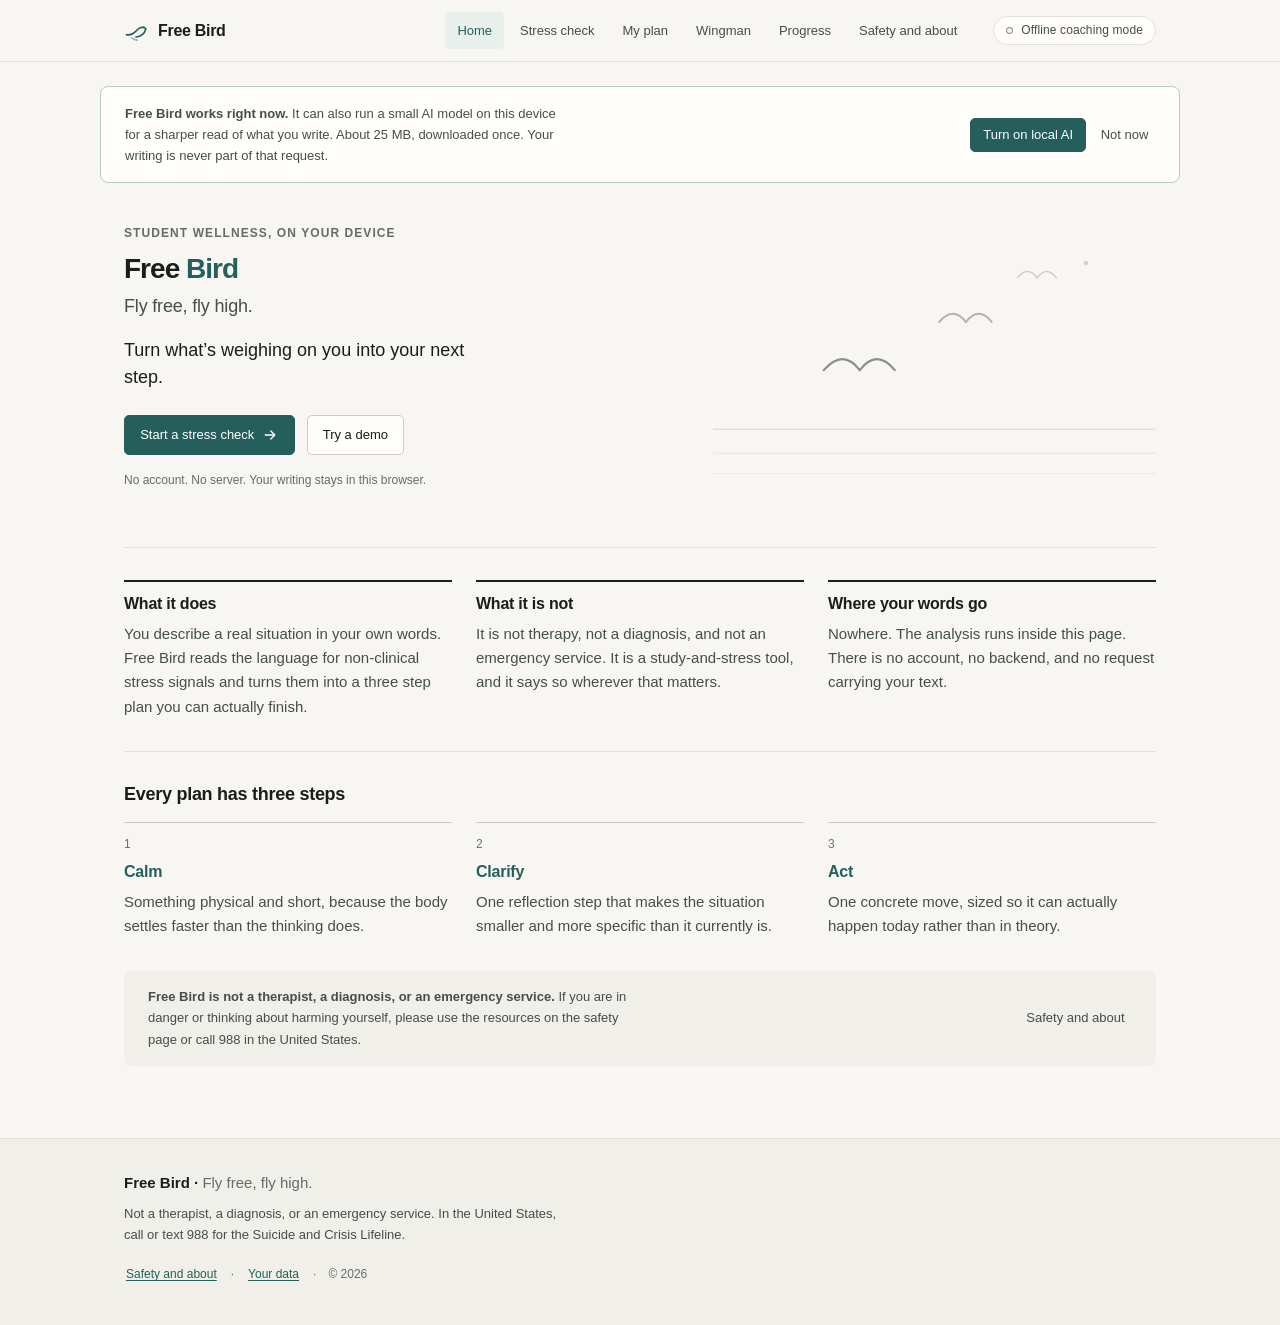
==== index.html @ a353ec22 "Create the Free Bird application GitHub repository" ====
<!DOCTYPE html>
<html lang="en">
<head>
  <meta charset="utf-8">
  <meta name="viewport" content="width=device-width, initial-scale=1">
  <title>Free Bird</title>
  <meta name="description" content="Free Bird turns a real stressful situation into a personalised Calm, Clarify, Act plan using private, on-device AI. Built for students. No account, no backend.">
  <meta name="color-scheme" content="light">
  <meta name="theme-color" content="#f7f6f2">
  <link rel="icon" href="assets/logo.svg" type="image/svg+xml">
  <link rel="stylesheet" href="styles.css">
</head>
<body>
  <a class="skip-link" href="#main">Skip to main content</a>

  <div id="app" class="app">
    <header class="site-header">
      <div class="site-header__inner">
        <a class="brand" href="#/home" aria-label="Free Bird, home">
          <span class="brand__mark" aria-hidden="true">
            <svg viewBox="0 0 32 32" width="26" height="26" fill="none" stroke="currentColor" stroke-width="2" stroke-linecap="round" stroke-linejoin="round" focusable="false">
              <path d="M3 20.5c4.4.9 8.1-.4 11.2-3.9 2.3-2.6 4.4-4.2 6.4-4.8 2.2-.7 4.3-.2 6.3 1.4-1.5 6.1-5.6 9.5-12.2 10.2"/>
              <path d="M9.6 24.3c1.7 2.1 3.9 3.1 6.6 3" opacity=".45"/>
              <circle cx="24.4" cy="11.2" r="1.15" fill="currentColor" stroke="none"/>
            </svg>
          </span>
          <span class="brand__name">Free Bird</span>
        </a>

        <button id="nav-toggle" class="nav-toggle" type="button" aria-expanded="false" aria-controls="nav">
          <span class="nav-toggle__bars" aria-hidden="true"><span></span><span></span><span></span></span>
          <span class="nav-toggle__text">Menu</span>
        </button>

        <nav id="nav" class="nav" aria-label="Main">
          <ul id="nav-list" class="nav__list"></ul>
        </nav>

        <div id="model-status" class="site-header__status"></div>
      </div>
    </header>

    <div id="notice-host" hidden></div>
    <div id="demo-bar" class="demo-bar" hidden></div>

    <main id="main" class="main" tabindex="-1">
      <div id="view" class="view-host">
        <!-- Rendered before JavaScript runs, and replaced by the router.
             This keeps the page readable if scripts are blocked entirely. -->
        <noscript>
          <section class="panel">
            <h1>Free Bird</h1>
            <p>Free Bird needs JavaScript, because all of its analysis runs in your browser rather than on a server. Turning JavaScript on for this page keeps your writing on your device.</p>
            <p><strong>If you need support right now:</strong> call or text 988 in the United States, or call your local emergency number if you are in immediate danger.</p>
          </section>
        </noscript>
      </div>
    </main>

    <footer class="site-footer">
      <div class="site-footer__inner">
        <p class="site-footer__brand">Free Bird <span aria-hidden="true">·</span> <span class="site-footer__tagline">Fly free, fly high.</span></p>
        <p class="site-footer__note">
          Not a therapist, a diagnosis, or an emergency service. In the United States, call or text 988 for the Suicide and Crisis Lifeline.
        </p>
        <p class="site-footer__meta">
          <a href="#/safety">Safety and about</a>
          <span aria-hidden="true">·</span>
          <a href="#/progress">Your data</a>
          <span aria-hidden="true">·</span>
          <span>&copy; <span id="year">2026</span></span>
        </p>
      </div>
    </footer>
  </div>

  <div id="live-region" class="sr-only" aria-live="polite" aria-atomic="true"></div>
  <div id="toast-host" class="toast-host"></div>

  <!-- Plain classic scripts, loaded in dependency order. No bundler, no
       modules, so index.html also opens directly from the filesystem. -->
  <script src="js/storage.js"></script>
  <script src="ai/normalize.js"></script>
  <script src="data/exercises.js"></script>
  <script src="ai/classifier.js"></script>
  <script src="ai/safety.js"></script>
  <script src="ai/model.js"></script>
  <script src="ai/recommendations.js"></script>
  <script src="ai/fallback.js"></script>
  <script src="ai/pipeline.js"></script>
  <script src="data/demo-data.js"></script>
  <script src="js/dom.js"></script>
  <script src="js/state.js"></script>
  <script src="js/components.js"></script>
  <script src="js/wingman-context.js"></script>
  <script src="js/router.js"></script>
  <script src="js/views/home.js"></script>
  <script src="js/views/stress-test.js"></script>
  <script src="js/views/snapshot.js"></script>
  <script src="js/views/plan.js"></script>
  <script src="js/views/wingman.js"></script>
  <script src="js/views/progress.js"></script>
  <script src="js/views/about.js"></script>
  <script src="js/views/safety-support.js"></script>
  <script src="js/demo.js"></script>
  <script src="app.js"></script>
</body>
</html>
---- styles.css ----
/* ==========================================================================
   Free Bird
   A calm, editorial design system. One typeface, restrained colour, thin
   rules, generous space. Cards are used only where hierarchy needs them.
   ========================================================================== */

/* --------------------------------------------------------------- Tokens */

:root {
  /* Colour. A warm off-white page, near-black ink, one deep teal accent,
     one secondary sky blue used only for the "after" state in charts. */
  --bg: #f7f6f2;
  --bg-sunk: #f1efe9;
  --surface: #fffefb;
  --surface-alt: #faf9f5;

  --ink: #191d1c;
  --ink-soft: #454e4b;
  /* Both greys are chosen to clear 4.5:1 against every surface they are
     actually used on, measured rather than eyeballed. */
  --ink-mute: #646c69;
  --ink-faint: #6b7370;

  --line: #e3e0d7;
  --line-strong: #cfcbbf;

  --accent: #245f5c;
  --accent-hover: #1b4a48;
  --accent-soft: #e8f0ee;
  --accent-line: #b7ccc8;

  --sky: #45718f;
  --sky-soft: #e8eef3;

  --warn: #8a5a13;
  --warn-soft: #fbf2e2;
  --danger: #97402c;
  --danger-soft: #f8ece8;
  --ok: #2f6b4f;

  /* Type */
  --font: ui-sans-serif, -apple-system, BlinkMacSystemFont, "Segoe UI", Inter,
          Roboto, "Helvetica Neue", Arial, "Noto Sans", sans-serif;
  --fs-xs: 0.75rem;
  --fs-sm: 0.8125rem;
  --fs-base: 0.9375rem;
  --fs-md: 1rem;
  --fs-lg: 1.125rem;
  --fs-xl: 1.375rem;
  --fs-2xl: 1.75rem;

  /* Space */
  --s1: 0.25rem;
  --s2: 0.5rem;
  --s3: 0.75rem;
  --s4: 1rem;
  --s5: 1.5rem;
  --s6: 2rem;
  --s7: 3rem;
  --s8: 4.5rem;

  /* Shape */
  --r-sm: 3px;
  --r: 5px;
  --r-lg: 8px;
  --r-pill: 999px;

  --shadow-sm: 0 1px 2px rgba(24, 28, 27, 0.05);
  --shadow: 0 6px 24px -12px rgba(24, 28, 27, 0.28);
  --shadow-lg: 0 24px 60px -24px rgba(24, 28, 27, 0.35);

  --container: 1080px;
  --ease: cubic-bezier(0.2, 0.6, 0.25, 1);
}

/* ----------------------------------------------------------- Foundation */

*, *::before, *::after { box-sizing: border-box; }

html {
  -webkit-text-size-adjust: 100%;
  scroll-behavior: smooth;
}

body {
  margin: 0;
  background: var(--bg);
  color: var(--ink);
  font-family: var(--font);
  font-size: var(--fs-base);
  line-height: 1.62;
  -webkit-font-smoothing: antialiased;
  text-rendering: optimizeLegibility;
}

body.has-dialog { overflow: hidden; }

h1, h2, h3, h4 {
  margin: 0;
  font-weight: 600;
  line-height: 1.22;
  letter-spacing: -0.015em;
  color: var(--ink);
}

/* Page titles inside a view are h1. The hero sets its own size; everywhere
   else an h1 should read at the same weight the section headings do. */
.view h1 { font-size: var(--fs-2xl); }
h2 { font-size: var(--fs-2xl); }
.empty h2 { font-size: var(--fs-lg); }
h3 { font-size: var(--fs-lg); }
h4 { font-size: var(--fs-md); }

p { margin: 0 0 var(--s3); }
p:last-child { margin-bottom: 0; }

a { color: var(--accent); text-decoration-thickness: 1px; text-underline-offset: 2px; }
a:hover { color: var(--accent-hover); }

ul, ol { margin: 0; padding: 0; }

img, svg { max-width: 100%; }

strong { font-weight: 600; }

::selection { background: var(--accent-soft); }

/* Focus: one visible treatment everywhere, never removed. */
:focus-visible {
  outline: 2px solid var(--accent);
  outline-offset: 2px;
  border-radius: var(--r-sm);
}
:focus:not(:focus-visible) { outline: none; }

.sr-only {
  position: absolute;
  width: 1px; height: 1px;
  padding: 0; margin: -1px;
  overflow: hidden;
  clip: rect(0 0 0 0);
  white-space: nowrap;
  border: 0;
}

.skip-link {
  position: absolute;
  left: var(--s4);
  top: -4rem;
  z-index: 100;
  padding: var(--s2) var(--s4);
  background: var(--ink);
  color: #fff;
  border-radius: var(--r);
  font-weight: 500;
  text-decoration: none;
  transition: top 0.15s var(--ease);
}
.skip-link:focus { top: var(--s3); color: #fff; }

.app {
  display: flex;
  flex-direction: column;
  min-height: 100vh;
}

/* --------------------------------------------------------------- Header */

.site-header {
  position: sticky;
  top: 0;
  z-index: 30;
  background: rgba(247, 246, 242, 0.94);
  backdrop-filter: saturate(150%) blur(6px);
  border-bottom: 1px solid var(--line);
}

.site-header__inner {
  max-width: var(--container);
  margin: 0 auto;
  padding: var(--s3) var(--s5);
  display: flex;
  align-items: center;
  gap: var(--s5);
}

.brand {
  display: inline-flex;
  align-items: center;
  gap: var(--s2);
  color: var(--ink);
  text-decoration: none;
  font-weight: 600;
  letter-spacing: -0.02em;
}
.brand:hover { color: var(--accent); }
.brand__mark { display: inline-flex; color: var(--accent); }
.brand__name { font-size: var(--fs-md); }

.nav { margin-left: auto; }

.nav__list {
  display: flex;
  align-items: center;
  gap: var(--s1);
  list-style: none;
}

.nav__link {
  display: block;
  padding: var(--s2) var(--s3);
  color: var(--ink-soft);
  font-size: var(--fs-sm);
  font-weight: 500;
  text-decoration: none;
  border-radius: var(--r);
  white-space: nowrap;
}
.nav__link:hover { color: var(--ink); background: var(--bg-sunk); }
.nav__link.is-active {
  color: var(--accent);
  background: var(--accent-soft);
}

.site-header__status { display: flex; }

.nav-toggle {
  display: none;
  align-items: center;
  gap: var(--s2);
  margin-left: auto;
  padding: var(--s2) var(--s3);
  background: none;
  border: 1px solid var(--line-strong);
  border-radius: var(--r);
  color: var(--ink);
  font: inherit;
  font-size: var(--fs-sm);
  cursor: pointer;
}
.nav-toggle__bars { display: inline-flex; flex-direction: column; gap: 3px; }
.nav-toggle__bars span {
  display: block;
  width: 15px; height: 1.5px;
  background: currentColor;
  border-radius: 2px;
}

/* ---------------------------------------------------------- Model chip */

.model-chip {
  display: inline-flex;
  align-items: center;
  gap: var(--s2);
  padding: var(--s1) var(--s3);
  background: var(--surface);
  border: 1px solid var(--line);
  border-radius: var(--r-pill);
  color: var(--ink-soft);
  font: inherit;
  font-size: var(--fs-xs);
  letter-spacing: 0.01em;
  cursor: pointer;
  white-space: nowrap;
}
.model-chip:hover { border-color: var(--line-strong); color: var(--ink); }

.model-chip__dot {
  width: 7px; height: 7px;
  border-radius: 50%;
  background: var(--ink-faint);
  flex: none;
}
.model-chip--ok .model-chip__dot { background: var(--ok); }
.model-chip--busy .model-chip__dot {
  background: var(--sky);
  animation: pulse 1.4s ease-in-out infinite;
}
.model-chip--muted .model-chip__dot {
  background: transparent;
  border: 1.5px solid var(--ink-faint);
}

@keyframes pulse {
  0%, 100% { opacity: 1; }
  50% { opacity: 0.35; }
}

/* ----------------------------------------------------------- Main areas */

.main {
  flex: 1;
  outline: none;
}

.view-host {
  max-width: var(--container);
  margin: 0 auto;
  padding: var(--s6) var(--s5) var(--s8);
}

.view { display: block; }

/* ------------------------------------------------------------- Buttons */

.btn {
  display: inline-flex;
  align-items: center;
  justify-content: center;
  gap: var(--s2);
  padding: 0.5rem 0.95rem;
  min-height: 2.5rem;
  border: 1px solid transparent;
  border-radius: var(--r);
  font: inherit;
  font-size: var(--fs-sm);
  font-weight: 500;
  line-height: 1.2;
  text-decoration: none;
  cursor: pointer;
  transition: background-color 0.14s var(--ease), border-color 0.14s var(--ease), color 0.14s var(--ease);
}
.btn:disabled { opacity: 0.5; cursor: not-allowed; }
.btn .icon { flex: none; }

.btn--primary {
  background: var(--accent);
  border-color: var(--accent);
  color: #fff;
}
.btn--primary:hover:not(:disabled) { background: var(--accent-hover); border-color: var(--accent-hover); color: #fff; }

.btn--secondary {
  background: var(--surface);
  border-color: var(--line-strong);
  color: var(--ink);
}
.btn--secondary:hover:not(:disabled) { border-color: var(--ink-mute); color: var(--ink); background: var(--surface); }

.btn--text {
  background: none;
  border-color: transparent;
  color: var(--ink-soft);
  padding-inline: 0.4rem;
}
.btn--text:hover:not(:disabled) { color: var(--accent); }

.btn--danger {
  background: var(--surface);
  border-color: var(--danger);
  color: var(--danger);
}
.btn--danger:hover:not(:disabled) { background: var(--danger); color: #fff; }

.btn--small { min-height: 2.125rem; padding: 0.35rem 0.75rem; font-size: var(--fs-sm); }
.btn--tiny { min-height: 1.75rem; padding: 0.15rem 0.4rem; font-size: var(--fs-xs); }
.btn--text.btn--small { padding-inline: 0.35rem; }

.btn.is-busy { opacity: 0.8; }

.icon-btn {
  display: inline-flex;
  align-items: center;
  justify-content: center;
  width: 2rem; height: 2rem;
  background: none;
  border: 1px solid transparent;
  border-radius: var(--r);
  color: var(--ink-mute);
  cursor: pointer;
}
.icon-btn:hover { background: var(--bg-sunk); color: var(--ink); }

.row {
  display: flex;
  flex-wrap: wrap;
  align-items: center;
  gap: var(--s3);
  margin-top: var(--s4);
}
.row--tight { gap: var(--s2); margin-top: 0; }
.row--start { justify-content: flex-start; margin-top: 0; margin-bottom: var(--s4); }

/* ------------------------------------------------------ Type utilities */

.eyebrow {
  margin: 0 0 var(--s2);
  font-size: var(--fs-xs);
  font-weight: 600;
  letter-spacing: 0.08em;
  text-transform: uppercase;
  color: var(--ink-mute);
}

.lede {
  font-size: var(--fs-md);
  color: var(--ink-soft);
  max-width: 62ch;
}

.meta {
  font-size: var(--fs-xs);
  color: var(--ink-mute);
  line-height: 1.55;
}

.section-head { margin-bottom: var(--s5); max-width: 68ch; }
.section-head h2 { margin-bottom: var(--s2); }

.quoted {
  margin: 0 0 var(--s4);
  padding-left: var(--s4);
  border-left: 2px solid var(--accent-line);
  color: var(--ink-soft);
  font-style: normal;
}
.quoted--full { max-width: 68ch; }
.quoted p { margin: 0; }

/* -------------------------------------------------------------- Panels */

.panel {
  background: var(--surface);
  border: 1px solid var(--line);
  border-radius: var(--r-lg);
  padding: var(--s5);
  margin-bottom: var(--s5);
}
.panel__title {
  margin-bottom: var(--s3);
  font-size: var(--fs-md);
  letter-spacing: -0.005em;
}
.panel__lede { color: var(--ink-soft); }
.panel__note { margin-top: var(--s3); font-size: var(--fs-xs); color: var(--ink-mute); }
.panel--quiet { background: var(--surface-alt); }
.panel--error { border-color: var(--danger); }

.empty {
  padding: var(--s7) var(--s5);
  text-align: center;
  background: var(--surface);
  border: 1px dashed var(--line-strong);
  border-radius: var(--r-lg);
}
.empty h3 { margin-bottom: var(--s2); }
.empty p { max-width: 46ch; margin-inline: auto; color: var(--ink-soft); }
.empty .btn { margin-top: var(--s4); }

.notice {
  padding: var(--s3);
  background: var(--warn-soft);
  border: 1px solid #ecd9ae;
  border-radius: var(--r);
  color: var(--warn);
  font-size: var(--fs-sm);
}

.plain-list { list-style: none; }
.plain-list li {
  position: relative;
  padding-left: var(--s4);
  margin-bottom: var(--s2);
  color: var(--ink-soft);
}
.plain-list li::before {
  content: "";
  position: absolute;
  left: 0; top: 0.66em;
  width: 5px; height: 1px;
  background: var(--line-strong);
}

.kv {
  display: grid;
  grid-template-columns: minmax(7rem, auto) 1fr;
  gap: var(--s2) var(--s4);
  margin: var(--s4) 0 0;
  font-size: var(--fs-sm);
}
.kv dt { color: var(--ink-mute); }
.kv dd { margin: 0; color: var(--ink); }

/* --------------------------------------------------------- Disclosures */

.disclosure {
  margin-top: var(--s4);
  border-top: 1px solid var(--line);
  padding-top: var(--s3);
}
.disclosure summary {
  cursor: pointer;
  font-size: var(--fs-sm);
  font-weight: 500;
  color: var(--ink-soft);
  list-style: none;
  display: flex;
  align-items: center;
  gap: var(--s2);
  padding: var(--s1) 0;
}
.disclosure summary::-webkit-details-marker { display: none; }
.disclosure summary::before {
  content: "";
  width: 0; height: 0;
  border-left: 5px solid currentColor;
  border-top: 4px solid transparent;
  border-bottom: 4px solid transparent;
  transition: transform 0.15s var(--ease);
}
.disclosure[open] summary::before { transform: rotate(90deg); }
.disclosure summary:hover { color: var(--accent); }
.disclosure > *:not(summary) { margin-top: var(--s3); }
.disclosure--wide { margin-top: var(--s5); }

/* --------------------------------------------------------------- Table */

.table {
  width: 100%;
  border-collapse: collapse;
  font-size: var(--fs-sm);
}
.table th, .table td {
  padding: var(--s2) var(--s3);
  text-align: left;
  border-bottom: 1px solid var(--line);
  vertical-align: top;
}
.table thead th {
  font-size: var(--fs-xs);
  text-transform: uppercase;
  letter-spacing: 0.06em;
  color: var(--ink-mute);
  font-weight: 600;
}
.table tbody th { font-weight: 500; }
.table .num { text-align: right; font-variant-numeric: tabular-nums; }
.table tbody tr:last-child th,
.table tbody tr:last-child td { border-bottom: none; }

/* ============================================================== HOME === */

.hero {
  display: grid;
  grid-template-columns: minmax(0, 1.1fr) minmax(0, 0.9fr);
  gap: var(--s7);
  align-items: center;
  padding-bottom: var(--s7);
  margin-bottom: var(--s6);
  border-bottom: 1px solid var(--line);
}

.hero__eyebrow {
  margin: 0 0 var(--s3);
  font-size: var(--fs-xs);
  font-weight: 600;
  letter-spacing: 0.09em;
  text-transform: uppercase;
  color: var(--ink-mute);
}

.hero__title {
  margin: 0;
  font-size: clamp(2.5rem, 7vw, 3.75rem);
  font-weight: 600;
  letter-spacing: -0.035em;
  line-height: 1.02;
}
.hero__word:last-child { color: var(--accent); }

.hero__tagline {
  margin: var(--s2) 0 var(--s4);
  font-size: var(--fs-lg);
  color: var(--ink-soft);
  letter-spacing: -0.01em;
}

.hero__lede {
  max-width: 34ch;
  margin-bottom: var(--s5);
  font-size: var(--fs-lg);
  line-height: 1.5;
  color: var(--ink);
}

.hero__actions { display: flex; flex-wrap: wrap; gap: var(--s3); }
.hero__note { margin-top: var(--s4); font-size: var(--fs-xs); color: var(--ink-mute); }

.hero__art { color: var(--accent); opacity: 0.5; }
.hero__art img { width: 100%; height: auto; }

.intro-grid {
  display: grid;
  grid-template-columns: repeat(3, minmax(0, 1fr));
  gap: var(--s5);
  padding-bottom: var(--s6);
  margin-bottom: var(--s6);
  border-bottom: 1px solid var(--line);
}
.intro-item { padding-top: var(--s3); border-top: 2px solid var(--ink); }
.intro-item__title { margin-bottom: var(--s2); font-size: var(--fs-md); }
.intro-item p { color: var(--ink-soft); margin: 0; }

.home-current {
  display: grid;
  grid-template-columns: minmax(0, 1.6fr) minmax(0, 1fr);
  gap: var(--s5);
  margin-bottom: var(--s6);
}
.home-current__main {
  background: var(--surface);
  border: 1px solid var(--line);
  border-radius: var(--r-lg);
  padding: var(--s5);
}
.home-current__title { margin-bottom: var(--s3); font-size: var(--fs-xl); }

.home-current__facts {
  display: flex;
  flex-wrap: wrap;
  gap: var(--s5);
  margin: 0 0 var(--s2);
  padding-top: var(--s4);
  border-top: 1px solid var(--line);
}
.fact { margin: 0; }
.fact__label {
  font-size: var(--fs-xs);
  text-transform: uppercase;
  letter-spacing: 0.06em;
  color: var(--ink-mute);
}
.fact__value { margin: var(--s1) 0 0; font-weight: 600; font-size: var(--fs-md); }

.quick {
  align-self: start;
  padding: var(--s5);
  background: var(--accent-soft);
  border: 1px solid var(--accent-line);
  border-radius: var(--r-lg);
}
.quick h3 { margin-bottom: var(--s2); font-size: var(--fs-md); }
.quick p { color: var(--ink-soft); }
.quick .btn { margin-top: var(--s3); }

.loop { margin-bottom: var(--s6); }
.loop__title { margin-bottom: var(--s4); font-size: var(--fs-lg); }
.loop__list {
  display: grid;
  grid-template-columns: repeat(3, minmax(0, 1fr));
  gap: var(--s5);
  list-style: none;
  counter-reset: loop;
}
.loop__item { padding-top: var(--s3); border-top: 1px solid var(--line-strong); }
.loop__num {
  display: block;
  font-size: var(--fs-xs);
  font-variant-numeric: tabular-nums;
  color: var(--ink-faint);
  letter-spacing: 0.08em;
}
.loop__name { margin: var(--s2) 0 var(--s2); font-size: var(--fs-md); color: var(--accent); }
.loop__item p { color: var(--ink-soft); margin: 0; }

.assure {
  display: flex;
  flex-wrap: wrap;
  align-items: center;
  justify-content: space-between;
  gap: var(--s4);
  padding: var(--s4) var(--s5);
  background: var(--bg-sunk);
  border-radius: var(--r-lg);
}
.assure__text { margin: 0; max-width: 68ch; font-size: var(--fs-sm); color: var(--ink-soft); }

/* ====================================================== STRESS CHECK === */

.stress-form { max-width: 46rem; }

.field { margin-bottom: var(--s5); border: none; padding: 0; }
.field__label {
  display: block;
  margin-bottom: var(--s1);
  font-weight: 600;
  font-size: var(--fs-md);
  color: var(--ink);
}
.field__label--lead { font-size: var(--fs-xl); letter-spacing: -0.015em; }
.field__help { margin: 0 0 var(--s3); font-size: var(--fs-sm); color: var(--ink-mute); max-width: 60ch; }
.field__foot {
  display: flex;
  flex-wrap: wrap;
  align-items: baseline;
  justify-content: space-between;
  gap: var(--s2);
  margin-top: var(--s2);
}

.textarea {
  display: block;
  width: 100%;
  padding: var(--s3) var(--s4);
  background: var(--surface);
  border: 1px solid var(--line-strong);
  border-radius: var(--r);
  color: var(--ink);
  font: inherit;
  font-size: var(--fs-md);
  line-height: 1.6;
  resize: vertical;
}
.textarea::placeholder { color: var(--ink-faint); }
.textarea:focus-visible { border-color: var(--accent); outline-offset: 0; }
.textarea.is-invalid { border-color: var(--danger); }
.textarea--small { font-size: var(--fs-base); }

.counter { font-size: var(--fs-xs); color: var(--ink-faint); font-variant-numeric: tabular-nums; }
.counter.is-warn { color: var(--warn); }

.field-error {
  margin: 0;
  font-size: var(--fs-sm);
  color: var(--danger);
  font-weight: 500;
}
.field-error:empty { display: none; }

.optional-block {
  padding: var(--s5);
  margin-bottom: var(--s5);
  background: var(--surface-alt);
  border: 1px solid var(--line);
  border-radius: var(--r-lg);
}
.optional-block__title {
  margin: 0;
  font-weight: 600;
  font-size: var(--fs-sm);
  text-transform: uppercase;
  letter-spacing: 0.07em;
  color: var(--ink-mute);
}
.optional-block__note { margin: var(--s1) 0 var(--s5); font-size: var(--fs-sm); color: var(--ink-mute); }
.optional-block .field:last-child { margin-bottom: 0; }

.field--chips legend { padding: 0; }
.chips { display: flex; flex-wrap: wrap; gap: var(--s2); margin-top: var(--s2); }
.chips--scale { gap: var(--s2); }

.chip { position: relative; }
.chip__input {
  position: absolute;
  opacity: 0;
  width: 100%; height: 100%;
  margin: 0;
  cursor: pointer;
}
.chip__label {
  display: block;
  padding: 0.4rem 0.8rem;
  min-height: 2.125rem;
  line-height: 1.35rem;
  background: var(--surface);
  border: 1px solid var(--line-strong);
  border-radius: var(--r-pill);
  font-size: var(--fs-sm);
  color: var(--ink-soft);
  cursor: pointer;
  transition: border-color 0.14s var(--ease), background-color 0.14s var(--ease);
}
.chip__input:hover + .chip__label { border-color: var(--ink-mute); }
.chip__input:checked + .chip__label {
  background: var(--accent);
  border-color: var(--accent);
  color: #fff;
  font-weight: 500;
}
.chip__input:focus-visible + .chip__label {
  outline: 2px solid var(--accent);
  outline-offset: 2px;
}
.chip--wide .chip__label { padding-inline: 1rem; }

.field--chips .btn--tiny { margin-top: var(--s2); }

.field--slider { max-width: 32rem; }
.slider__row { display: flex; align-items: center; gap: var(--s3); }
.slider__end { font-size: var(--fs-xs); color: var(--ink-faint); font-variant-numeric: tabular-nums; }

.slider {
  flex: 1;
  appearance: none;
  -webkit-appearance: none;
  height: 2rem;
  background: transparent;
  cursor: pointer;
}
.slider::-webkit-slider-runnable-track {
  height: 3px;
  background: var(--line-strong);
  border-radius: 2px;
}
.slider::-moz-range-track {
  height: 3px;
  background: var(--line-strong);
  border-radius: 2px;
}
.slider::-webkit-slider-thumb {
  -webkit-appearance: none;
  width: 22px; height: 22px;
  margin-top: -9.5px;
  background: var(--accent);
  border: 3px solid var(--surface);
  border-radius: 50%;
  box-shadow: var(--shadow-sm);
}
.slider::-moz-range-thumb {
  width: 22px; height: 22px;
  background: var(--accent);
  border: 3px solid var(--surface);
  border-radius: 50%;
}
.slider:focus-visible { outline-offset: 4px; }

.slider__out {
  display: block;
  margin-top: var(--s2);
  font-size: var(--fs-sm);
  font-weight: 500;
  color: var(--ink-soft);
}

.form-actions {
  display: flex;
  flex-wrap: wrap;
  align-items: center;
  gap: var(--s3);
  margin-bottom: var(--s4);
}
.form-status { margin: 0; font-size: var(--fs-sm); color: var(--ink-mute); }
.form-disclaimer { font-size: var(--fs-xs); color: var(--ink-mute); max-width: 60ch; }

/* =========================================================== SNAPSHOT === */

.snapshot-head { margin-bottom: var(--s5); }
.snapshot-head h2 { margin-bottom: var(--s4); }

.snapshot-grid {
  display: grid;
  grid-template-columns: minmax(0, 1fr) minmax(0, 1fr) minmax(0, 1fr);
  gap: var(--s4);
  align-items: start;
}
.snapshot-grid .panel { margin-bottom: 0; height: 100%; }

.meter { margin-bottom: var(--s3); }
.meter__top {
  display: flex;
  align-items: baseline;
  justify-content: space-between;
  gap: var(--s3);
  margin-bottom: var(--s3);
}
.meter__value { display: flex; align-items: baseline; gap: 2px; }
.meter__value strong {
  font-size: 2.75rem;
  font-weight: 600;
  letter-spacing: -0.04em;
  line-height: 1;
  font-variant-numeric: tabular-nums;
}
.meter__scale { font-size: var(--fs-md); color: var(--ink-faint); }
.meter__band {
  padding: 0.1rem 0.55rem;
  border: 1px solid var(--line-strong);
  border-radius: var(--r-pill);
  font-size: var(--fs-xs);
  font-weight: 600;
  letter-spacing: 0.02em;
  color: var(--ink-soft);
}
.meter__track { display: flex; gap: 3px; }
.meter__mark {
  flex: 1;
  height: 6px;
  background: var(--bg-sunk);
  border-radius: 1px;
}
.meter__mark.is-filled { background: var(--accent); }
.meter--low .meter__mark.is-filled { background: var(--ok); }
.meter--high .meter__mark.is-filled { background: #a8622a; }
.meter--very-high .meter__mark.is-filled { background: var(--danger); }
.meter--high .meter__band { border-color: #dcbd9c; color: #8a5a13; }
.meter--very-high .meter__band { border-color: #e0b8ab; color: var(--danger); }
.meter--low .meter__band { border-color: #b6cfc0; color: var(--ok); }

.driver-list, .pattern-list { list-style: none; }
.driver, .pattern {
  padding: var(--s3) 0;
  border-bottom: 1px solid var(--line);
}
.driver:last-child, .pattern:last-child { border-bottom: none; padding-bottom: 0; }
.driver__label, .pattern__label {
  display: block;
  font-weight: 600;
  font-size: var(--fs-base);
}
.driver__detail, .pattern__detail {
  display: block;
  margin-top: var(--s1);
  font-size: var(--fs-sm);
  color: var(--ink-mute);
}

.panel--reading {
  display: grid;
  grid-template-columns: repeat(2, minmax(0, 1fr));
  gap: var(--s5);
  margin-top: var(--s5);
}
.reading__lead { font-size: var(--fs-md); color: var(--ink); }
.reading p { color: var(--ink-soft); }

.transparency__bars { display: grid; gap: var(--s4); margin-bottom: var(--s4); }

.scorebar__head {
  display: flex;
  align-items: baseline;
  justify-content: space-between;
  gap: var(--s3);
  margin-bottom: var(--s1);
}
.scorebar__label { font-size: var(--fs-sm); font-weight: 500; }
.scorebar__value { font-size: var(--fs-xs); color: var(--ink-mute); font-variant-numeric: tabular-nums; }
.scorebar__track { display: block; height: 5px; background: var(--bg-sunk); border-radius: 2px; overflow: hidden; }
.scorebar__fill { display: block; height: 100%; background: var(--accent); }
.scorebar__detail { margin: var(--s1) 0 0; font-size: var(--fs-xs); color: var(--ink-mute); }

.source-note { display: flex; align-items: flex-start; gap: var(--s2); margin-bottom: var(--s4); }
.source-note .icon { flex: none; margin-top: 2px; color: var(--accent); }

.snapshot-actions { display: flex; flex-wrap: wrap; gap: var(--s3); margin-top: var(--s6); }

/* =============================================================== PLAN === */

.plan-head { margin-bottom: var(--s6); }
.plan-head h2 { margin-bottom: var(--s3); }
.plan-head .lede { margin-bottom: var(--s4); }

.plan-progress { display: flex; align-items: center; gap: var(--s3); max-width: 24rem; }
.plan-progress__label {
  font-size: var(--fs-xs);
  color: var(--ink-mute);
  white-space: nowrap;
  font-variant-numeric: tabular-nums;
}
.plan-progress__track { flex: 1; height: 3px; background: var(--bg-sunk); border-radius: 2px; }
.plan-progress__fill { display: block; height: 100%; background: var(--accent); border-radius: 2px; transition: width 0.3s var(--ease); }

.plan-steps { list-style: none; margin-bottom: var(--s6); }

.plan-step {
  display: grid;
  grid-template-columns: 6.5rem minmax(0, 1fr);
  gap: var(--s5);
  padding: var(--s5) 0;
  border-top: 1px solid var(--line);
}
.plan-step:last-child { border-bottom: 1px solid var(--line); }
.plan-step.is-done .plan-step__title > span:first-child { text-decoration: line-through; text-decoration-color: var(--line-strong); }
.plan-step.is-done .plan-step__body { opacity: 0.72; }

.plan-step__marker { display: flex; flex-direction: column; gap: var(--s2); }
.plan-step__stage {
  font-size: var(--fs-xs);
  font-weight: 700;
  letter-spacing: 0.1em;
  text-transform: uppercase;
  color: var(--accent);
}
.plan-step__num {
  font-size: var(--fs-2xl);
  font-weight: 600;
  color: var(--line-strong);
  line-height: 1;
  font-variant-numeric: tabular-nums;
}
.plan-step__tick {
  display: inline-flex;
  align-items: center;
  justify-content: center;
  width: 1.75rem; height: 1.75rem;
  background: var(--accent);
  color: #fff;
  border-radius: 50%;
}

.plan-step__title {
  display: flex;
  flex-wrap: wrap;
  align-items: baseline;
  gap: var(--s3);
  margin-bottom: var(--s2);
  font-size: var(--fs-lg);
}
.plan-step__duration {
  font-size: var(--fs-xs);
  font-weight: 500;
  color: var(--ink-mute);
  text-transform: none;
  letter-spacing: 0;
}
.plan-step__rationale { color: var(--ink); }
.plan-step__summary { color: var(--ink-mute); font-size: var(--fs-sm); }
.plan-step__actions { display: flex; flex-wrap: wrap; gap: var(--s3); margin-top: var(--s4); }

.nudge {
  padding: var(--s4) var(--s5);
  margin-bottom: var(--s5);
  background: var(--bg-sunk);
  border-radius: var(--r-lg);
}
.nudge p:last-child { color: var(--ink-soft); }

.panel--checkin { border-color: var(--accent-line); }
.panel--checkin.is-done { background: var(--accent-soft); border-color: var(--accent-line); }
.checkin-form { margin-top: var(--s4); }

.checkin-result { display: flex; flex-wrap: wrap; align-items: center; gap: var(--s5); margin-bottom: var(--s4); }
.checkin-result__pair { display: inline-flex; align-items: center; gap: var(--s3); }
.checkin-result__num {
  font-size: 2.25rem;
  font-weight: 600;
  letter-spacing: -0.03em;
  font-variant-numeric: tabular-nums;
  line-height: 1;
}
.checkin-result__arrow { color: var(--ink-faint); display: inline-flex; }
.checkin-result__label { margin: 0; font-weight: 500; color: var(--ink-soft); }

.plan-footer { display: flex; flex-wrap: wrap; gap: var(--s3); align-items: center; }

.swap-list { list-style: none; display: grid; gap: var(--s3); margin-top: var(--s4); }
.swap-item {
  display: flex;
  align-items: flex-start;
  justify-content: space-between;
  gap: var(--s4);
  padding: var(--s4);
  border: 1px solid var(--line);
  border-radius: var(--r);
}
.swap-item__title { font-size: var(--fs-md); margin-bottom: var(--s1); }
.swap-item__meta { font-size: var(--fs-xs); color: var(--ink-mute); margin-bottom: var(--s2); }
.swap-item p:last-child { color: var(--ink-soft); font-size: var(--fs-sm); margin: 0; }
.swap-item .btn { flex: none; }

/* ======================================================= EXERCISE RUN === */

.exercise-run__why { color: var(--ink-soft); margin-bottom: var(--s4); }

.steps { list-style: none; counter-reset: step; margin-bottom: var(--s5); }
.steps li {
  counter-increment: step;
  position: relative;
  padding: var(--s2) 0 var(--s2) 2.25rem;
  border-bottom: 1px solid var(--line);
}
.steps li:last-child { border-bottom: none; }
.steps li::before {
  content: counter(step);
  position: absolute;
  left: 0; top: var(--s2);
  width: 1.5rem;
  font-size: var(--fs-xs);
  font-weight: 600;
  color: var(--accent);
  font-variant-numeric: tabular-nums;
}

.timer {
  display: flex;
  flex-wrap: wrap;
  align-items: center;
  gap: var(--s3);
  padding: var(--s3) var(--s4);
  margin-bottom: var(--s4);
  background: var(--surface-alt);
  border: 1px solid var(--line);
  border-radius: var(--r);
}
.timer__label { font-size: var(--fs-xs); text-transform: uppercase; letter-spacing: 0.07em; color: var(--ink-mute); }
.timer__value {
  font-size: var(--fs-xl);
  font-weight: 600;
  font-variant-numeric: tabular-nums;
  letter-spacing: -0.02em;
  margin-right: auto;
}

/* ============================================================ WINGMAN === */

.wingman-head {
  display: flex;
  flex-wrap: wrap;
  align-items: flex-start;
  justify-content: space-between;
  gap: var(--s4);
  margin-bottom: var(--s4);
}
.wingman-head h2 { margin: 0 0 var(--s2); }

.context-strip {
  display: flex;
  flex-wrap: wrap;
  align-items: center;
  gap: var(--s4);
  padding: var(--s3) var(--s4);
  margin-bottom: var(--s4);
  background: var(--surface-alt);
  border: 1px solid var(--line);
  border-radius: var(--r);
}
.context-strip__list { display: flex; flex-wrap: wrap; gap: var(--s5); margin: 0; }
.context-strip__item dt {
  font-size: var(--fs-xs);
  text-transform: uppercase;
  letter-spacing: 0.06em;
  color: var(--ink-mute);
}
.context-strip__item dd { margin: 0; font-size: var(--fs-sm); font-weight: 500; }
.context-strip .btn { margin-left: auto; }

.chat {
  background: var(--surface);
  border: 1px solid var(--line);
  border-radius: var(--r-lg);
  padding: var(--s5);
}

.chat__list {
  display: flex;
  flex-direction: column;
  gap: var(--s4);
  max-height: 26rem;
  overflow-y: auto;
  padding-right: var(--s2);
  margin-bottom: var(--s4);
  scroll-behavior: smooth;
}

.msg { max-width: 42rem; }
.msg--user { margin-left: auto; }
.msg__body {
  padding: var(--s3) var(--s4);
  border-radius: var(--r-lg);
  font-size: var(--fs-base);
}
.msg--wingman .msg__body {
  background: var(--accent-soft);
  border: 1px solid var(--accent-line);
  border-top-left-radius: var(--r-sm);
  color: var(--ink);
}
.msg--user .msg__body {
  background: var(--bg-sunk);
  border: 1px solid var(--line);
  border-top-right-radius: var(--r-sm);
  color: var(--ink);
}
.msg__body p { margin-bottom: var(--s2); }
.msg__body p:last-child { margin-bottom: 0; }
.msg__meta { margin: var(--s1) 0 0 var(--s3); font-size: var(--fs-xs); color: var(--ink-faint); }

.chat__typing { display: flex; align-items: center; gap: var(--s2); padding-bottom: var(--s3); }
/* An author `display` rule outranks the user agent's [hidden] rule, so the
   hidden state has to be restated for every element styled with display. */
.chat__typing[hidden] { display: none; }
.chat__typing-dots { display: inline-flex; gap: 4px; }
.chat__typing-dots i {
  width: 6px; height: 6px;
  background: var(--ink-faint);
  border-radius: 50%;
  animation: bounce 1.1s infinite ease-in-out;
}
.chat__typing-dots i:nth-child(2) { animation-delay: 0.15s; }
.chat__typing-dots i:nth-child(3) { animation-delay: 0.3s; }
@keyframes bounce {
  0%, 80%, 100% { transform: translateY(0); opacity: 0.4; }
  40% { transform: translateY(-3px); opacity: 1; }
}

.chat__suggestions { padding-top: var(--s4); border-top: 1px solid var(--line); }
.chat__suggestions-label { margin: 0 0 var(--s2); font-size: var(--fs-xs); text-transform: uppercase; letter-spacing: 0.07em; color: var(--ink-mute); }
.chat__suggestion-list { display: flex; flex-wrap: wrap; gap: var(--s2); list-style: none; }
.suggestion {
  padding: 0.35rem 0.75rem;
  min-height: 2.125rem;
  background: var(--surface);
  border: 1px solid var(--line-strong);
  border-radius: var(--r-pill);
  font: inherit;
  font-size: var(--fs-sm);
  color: var(--ink-soft);
  cursor: pointer;
  text-align: left;
}
.suggestion:hover { border-color: var(--accent); color: var(--accent); }

.chat__form { margin-top: var(--s4); }
.chat__input {
  display: block;
  width: 100%;
  padding: var(--s3) var(--s4);
  background: var(--surface);
  border: 1px solid var(--line-strong);
  border-radius: var(--r);
  font: inherit;
  font-size: var(--fs-md);
  line-height: 1.55;
  resize: vertical;
  color: var(--ink);
}
.chat__input:focus-visible { border-color: var(--accent); outline-offset: 0; }
.chat__form-foot {
  display: flex;
  align-items: center;
  justify-content: space-between;
  gap: var(--s3);
  margin-top: var(--s2);
}

.chat-privacy { margin-top: var(--s4); }

.switch { display: inline-flex; align-items: center; gap: var(--s3); }
.switch__input {
  appearance: none;
  -webkit-appearance: none;
  position: relative;
  width: 2.5rem; height: 1.4rem;
  flex: none;
  margin: 0;
  background: var(--line-strong);
  border-radius: var(--r-pill);
  cursor: pointer;
  transition: background-color 0.16s var(--ease);
}
.switch__input::after {
  content: "";
  position: absolute;
  top: 2px; left: 2px;
  width: 1.05rem; height: 1.05rem;
  background: #fff;
  border-radius: 50%;
  box-shadow: var(--shadow-sm);
  transition: transform 0.16s var(--ease);
}
.switch__input:checked { background: var(--accent); }
.switch__input:checked::after { transform: translateX(1.1rem); }
.switch__label { font-size: var(--fs-sm); color: var(--ink-soft); cursor: pointer; }

/* =========================================================== PROGRESS === */

.summary-row {
  display: grid;
  grid-template-columns: repeat(4, minmax(0, 1fr));
  gap: var(--s4);
  margin: 0 0 var(--s6);
  padding-bottom: var(--s5);
  border-bottom: 1px solid var(--line);
}
.summary-item dt {
  font-size: var(--fs-xs);
  text-transform: uppercase;
  letter-spacing: 0.06em;
  color: var(--ink-mute);
}
.summary-item dd {
  margin: var(--s1) 0 0;
  font-size: var(--fs-xl);
  font-weight: 600;
  letter-spacing: -0.02em;
  font-variant-numeric: tabular-nums;
}

.chart__wrap { overflow-x: auto; margin: var(--s4) 0 var(--s3); }
.chart { width: 100%; max-width: 34rem; min-width: 320px; height: auto; display: block; }
.chart__guide { stroke: var(--line); stroke-width: 1; }
.chart__axis { fill: var(--ink-faint); font-size: 7px; font-family: var(--font); }
.chart__bar--before { fill: var(--ink-mute); }
.chart__bar--after { fill: var(--accent); }

.legend { display: flex; gap: var(--s4); list-style: none; }
.legend__item { display: flex; align-items: center; gap: var(--s2); font-size: var(--fs-xs); color: var(--ink-mute); }
.legend__item::before {
  content: "";
  width: 10px; height: 10px;
  border-radius: 2px;
}
.legend__item--before::before { background: var(--ink-mute); }
.legend__item--after::before { background: var(--accent); }

.catbars { list-style: none; display: grid; gap: var(--s3); margin-bottom: var(--s3); }
.catbar { display: grid; grid-template-columns: 5rem 1fr 4.5rem; align-items: center; gap: var(--s3); }
.catbar__label { font-size: var(--fs-sm); font-weight: 500; }
.catbar__track { display: block; height: 8px; background: var(--bg-sunk); border-radius: 2px; overflow: hidden; }
.catbar__fill { display: block; height: 100%; background: var(--accent); }
.catbar__count { font-size: var(--fs-xs); color: var(--ink-mute); text-align: right; font-variant-numeric: tabular-nums; }

.timeline { list-style: none; }
.timeline__item {
  display: grid;
  grid-template-columns: 7rem minmax(0, 1fr);
  gap: var(--s4);
  padding: var(--s4) 0;
  border-top: 1px solid var(--line);
}
.timeline__item:first-child { border-top: none; padding-top: 0; }
.timeline__meta { display: flex; flex-direction: column; gap: var(--s1); font-size: var(--fs-sm); color: var(--ink-mute); }
.timeline__title { margin: 0 0 var(--s1); font-weight: 600; }
.timeline__detail { margin: 0 0 var(--s1); font-size: var(--fs-sm); color: var(--ink-mute); }
.timeline__result { margin: 0; font-size: var(--fs-sm); color: var(--ink-soft); font-variant-numeric: tabular-nums; }

.tag {
  align-self: flex-start;
  padding: 0.05rem 0.4rem;
  background: var(--bg-sunk);
  border-radius: var(--r-sm);
  font-size: var(--fs-xs);
  color: var(--ink-mute);
}

/* ============================================================== ABOUT === */

.panel--safety { border-color: var(--accent-line); background: var(--accent-soft); }
.panel--safety .panel__lede { font-size: var(--fs-md); color: var(--ink); }

.resource-list { list-style: none; margin-top: var(--s4); }
.resource {
  display: flex;
  flex-wrap: wrap;
  align-items: center;
  justify-content: space-between;
  gap: var(--s4);
  padding: var(--s3) 0;
  border-top: 1px solid var(--accent-line);
}
.resource__name { margin: 0; font-weight: 600; }
.resource__detail { margin: var(--s1) 0 0; font-size: var(--fs-sm); color: var(--ink-soft); max-width: 52ch; }
.resource .btn { flex: none; }

.setting-row {
  display: flex;
  flex-wrap: wrap;
  align-items: center;
  justify-content: space-between;
  gap: var(--s4);
  padding: var(--s4) 0;
  border-top: 1px solid var(--line);
}
.setting-row:first-of-type { border-top: none; }
.setting-row__label { margin: 0; font-weight: 600; font-size: var(--fs-base); cursor: pointer; }
.setting-row__help { margin: var(--s1) 0 0; font-size: var(--fs-sm); color: var(--ink-mute); max-width: 52ch; }
.setting-row--danger { border-top-color: var(--line-strong); }

.library { display: grid; grid-template-columns: repeat(auto-fit, minmax(11rem, 1fr)); gap: var(--s5); margin-top: var(--s4); }
.library__title { font-size: var(--fs-sm); text-transform: uppercase; letter-spacing: 0.08em; color: var(--accent); }
.library__blurb { margin: var(--s2) 0 var(--s3); font-size: var(--fs-xs); color: var(--ink-mute); }
.library__list { list-style: none; display: grid; gap: 2px; }
.library__item {
  display: flex;
  align-items: baseline;
  justify-content: space-between;
  gap: var(--s2);
  width: 100%;
  min-height: 2.25rem;
  padding: var(--s2);
  background: none;
  border: none;
  border-radius: var(--r-sm);
  font: inherit;
  font-size: var(--fs-sm);
  color: var(--ink-soft);
  text-align: left;
  cursor: pointer;
}
.library__item:hover { background: var(--bg-sunk); color: var(--ink); }
.library__item-meta { font-size: var(--fs-xs); color: var(--ink-faint); flex: none; }

/* ==================================================== SAFETY SUPPORT === */

.support {
  max-width: 44rem;
  padding: var(--s6);
  background: var(--surface);
  border: 1px solid var(--accent-line);
  border-radius: var(--r-lg);
  box-shadow: var(--shadow);
}
.support__title { font-size: var(--fs-2xl); margin-bottom: var(--s4); letter-spacing: -0.02em; }
.support__lede { font-size: var(--fs-lg); color: var(--ink); margin-bottom: var(--s4); }
.support p { color: var(--ink-soft); }
.resource-list--support .resource { border-top-color: var(--line); }
.support__note { margin-top: var(--s5); padding-top: var(--s4); border-top: 1px solid var(--line); }
.support__actions { display: flex; flex-wrap: wrap; gap: var(--s3); margin-top: var(--s5); }

/* ============================================================== DEMO === */

.demo-bar {
  position: sticky;
  top: 3.6rem;
  z-index: 25;
  background: var(--ink);
  color: #f2f1ec;
}
.demo-bar[hidden] { display: none; }
.demo-bar__inner {
  max-width: var(--container);
  margin: 0 auto;
  padding: var(--s2) var(--s5);
  display: flex;
  flex-wrap: wrap;
  align-items: center;
  gap: var(--s4);
}
.demo-bar__label { display: flex; flex-wrap: wrap; align-items: baseline; gap: var(--s3); min-width: 0; }
.demo-bar__tag {
  padding: 0.05rem 0.45rem;
  background: #f2f1ec;
  color: var(--ink);
  border-radius: var(--r-sm);
  font-size: var(--fs-xs);
  font-weight: 700;
  letter-spacing: 0.06em;
  text-transform: uppercase;
}
.demo-bar__step { font-size: var(--fs-sm); font-weight: 600; }
.demo-bar__detail { font-size: var(--fs-xs); color: #a8aeaa; }
.demo-bar__actions { display: flex; flex-wrap: wrap; align-items: center; gap: var(--s2); margin-left: auto; }
.demo-bar__note { font-size: var(--fs-xs); color: #9fc4bf; }
.demo-bar .btn--text { color: #cfd4d0; }
.demo-bar .btn--text:hover:not(:disabled) { color: #fff; }
.demo-bar .btn--secondary { background: transparent; border-color: #4a524f; color: #f2f1ec; }
.demo-bar .btn--secondary:hover { border-color: #f2f1ec; background: transparent; }

/* ============================================================ NOTICE === */

.notice-bar {
  max-width: var(--container);
  margin: var(--s5) auto 0;
  padding: var(--s4) var(--s5);
  display: flex;
  flex-wrap: wrap;
  align-items: center;
  justify-content: space-between;
  gap: var(--s4);
  background: var(--surface);
  border: 1px solid var(--accent-line);
  border-radius: var(--r-lg);
}
#notice-host { padding-inline: var(--s5); }
#notice-host[hidden] { display: none; }
.notice-bar__text { margin: 0; max-width: 62ch; font-size: var(--fs-sm); color: var(--ink-soft); }
.notice-bar__actions { display: flex; flex-wrap: wrap; gap: var(--s2); }

/* ============================================================ DIALOG === */

.dialog-backdrop {
  position: fixed;
  inset: 0;
  z-index: 60;
  display: flex;
  align-items: center;
  justify-content: center;
  padding: var(--s4);
  background: rgba(25, 29, 28, 0.42);
  overflow-y: auto;
  animation: fade 0.14s var(--ease);
}
@keyframes fade { from { opacity: 0; } to { opacity: 1; } }

.dialog {
  width: 100%;
  max-width: 30rem;
  max-height: calc(100vh - 2rem);
  display: flex;
  flex-direction: column;
  background: var(--surface);
  border: 1px solid var(--line);
  border-radius: var(--r-lg);
  box-shadow: var(--shadow-lg);
}
.dialog--wide { max-width: 38rem; }

.dialog__head {
  display: flex;
  align-items: flex-start;
  justify-content: space-between;
  gap: var(--s4);
  padding: var(--s5) var(--s5) var(--s3);
  border-bottom: 1px solid var(--line);
}
.dialog__title { font-size: var(--fs-lg); }
.dialog__body { padding: var(--s5); overflow-y: auto; }
.dialog__actions {
  display: flex;
  flex-wrap: wrap;
  justify-content: flex-end;
  gap: var(--s3);
  padding: var(--s4) var(--s5);
  border-top: 1px solid var(--line);
  background: var(--surface-alt);
  border-radius: 0 0 var(--r-lg) var(--r-lg);
}

.progressbar { height: 4px; background: var(--bg-sunk); border-radius: 2px; overflow: hidden; margin-top: var(--s3); }
.progressbar__fill { display: block; height: 100%; background: var(--accent); transition: width 0.3s var(--ease); }

/* ============================================================= TOAST === */

.toast-host {
  position: fixed;
  bottom: var(--s4);
  left: 50%;
  transform: translateX(-50%);
  z-index: 70;
  display: flex;
  flex-direction: column;
  gap: var(--s2);
  align-items: center;
  pointer-events: none;
  width: min(28rem, calc(100vw - 2rem));
}
.toast {
  padding: var(--s2) var(--s4);
  background: var(--ink);
  color: #f4f3ee;
  border-radius: var(--r);
  font-size: var(--fs-sm);
  box-shadow: var(--shadow);
  animation: rise 0.2s var(--ease);
}
.toast.is-leaving { opacity: 0; transition: opacity 0.3s var(--ease); }
@keyframes rise { from { opacity: 0; transform: translateY(6px); } to { opacity: 1; transform: none; } }

/* ============================================================ FOOTER === */

.site-footer {
  border-top: 1px solid var(--line);
  background: var(--bg-sunk);
}
.site-footer__inner {
  max-width: var(--container);
  margin: 0 auto;
  padding: var(--s6) var(--s5);
}
.site-footer__brand { font-weight: 600; margin-bottom: var(--s2); }
.site-footer__tagline { font-weight: 400; color: var(--ink-mute); }
.site-footer__note { max-width: 60ch; font-size: var(--fs-sm); color: var(--ink-soft); }
.site-footer__meta { display: flex; flex-wrap: wrap; align-items: center; gap: var(--s3); font-size: var(--fs-xs); color: var(--ink-mute); margin-top: var(--s3); }
/* Footer links are small text but still need a real touch target. */
.site-footer__meta a { display: inline-flex; align-items: center; min-height: 2.25rem; padding: 0 2px; }

.unsupported { max-width: 34rem; margin: var(--s8) auto; padding: var(--s5); text-align: center; }

/* ======================================================== RESPONSIVE === */

@media (max-width: 900px) {
  .hero { grid-template-columns: 1fr; gap: var(--s5); }
  .hero__art { display: none; }
  .intro-grid { grid-template-columns: 1fr; gap: var(--s4); }
  .home-current { grid-template-columns: 1fr; }
  .loop__list { grid-template-columns: 1fr; gap: var(--s4); }
  .snapshot-grid { grid-template-columns: 1fr; }
  .panel--reading { grid-template-columns: 1fr; gap: var(--s4); }
  .summary-row { grid-template-columns: repeat(2, minmax(0, 1fr)); }
}

@media (max-width: 780px) {
  .site-header__inner { flex-wrap: wrap; gap: var(--s3); padding-inline: var(--s4); }
  .nav-toggle { display: inline-flex; order: 3; }
  .site-header__status { order: 2; margin-left: auto; }
  .nav {
    order: 4;
    width: 100%;
    margin-left: 0;
    display: none;
  }
  .nav.is-open { display: block; }
  .nav__list { flex-direction: column; align-items: stretch; gap: 0; padding-bottom: var(--s2); }
  .nav__link { padding: var(--s3) var(--s2); border-bottom: 1px solid var(--line); border-radius: 0; font-size: var(--fs-md); }
  .nav__link.is-active { background: none; }

  .view-host { padding: var(--s5) var(--s4) var(--s7); }
  .demo-bar { top: auto; position: static; }
  .demo-bar__inner { padding-inline: var(--s4); }
  #notice-host { padding-inline: var(--s4); }

  .plan-step { grid-template-columns: 1fr; gap: var(--s3); }
  .plan-step__marker { flex-direction: row; align-items: center; gap: var(--s3); }
  .plan-step__num { font-size: var(--fs-lg); }

  .timeline__item { grid-template-columns: 1fr; gap: var(--s2); }
  .timeline__meta { flex-direction: row; align-items: center; gap: var(--s3); }
  .catbar { grid-template-columns: 4.5rem 1fr 3.5rem; }

  .site-footer__inner { padding-inline: var(--s4); }
  .panel { padding: var(--s4); }
  .support { padding: var(--s5); }
  .resource { flex-direction: column; align-items: flex-start; }
  .swap-item { flex-direction: column; }
  .msg { max-width: 100%; }
  .chat { padding: var(--s4); }
}

@media (max-width: 520px) {
  .summary-row { grid-template-columns: 1fr; gap: var(--s3); }
  .hero__title { font-size: 2.5rem; }
  .field__label--lead { font-size: var(--fs-lg); }
  .btn { width: auto; }
  .hero__actions .btn, .form-actions .btn { flex: 1 1 auto; }
  .dialog__actions { flex-direction: column-reverse; }
  .dialog__actions .btn { width: 100%; }
  .setting-row { flex-direction: column; align-items: flex-start; }
  .context-strip .btn { margin-left: 0; }
}

/* ==================================================== MOTION AND MEDIA === */

@media (prefers-reduced-motion: reduce) {
  html { scroll-behavior: auto; }
  *, *::before, *::after {
    animation-duration: 0.001ms !important;
    animation-iteration-count: 1 !important;
    transition-duration: 0.001ms !important;
  }
  .chat__list { scroll-behavior: auto; }
}

/* The in-app preference, which is independent of the system setting. */
[data-reduced-motion="true"] { scroll-behavior: auto; }
[data-reduced-motion="true"] *,
[data-reduced-motion="true"] *::before,
[data-reduced-motion="true"] *::after {
  animation-duration: 0.001ms !important;
  animation-iteration-count: 1 !important;
  transition-duration: 0.001ms !important;
}

@media (prefers-contrast: more) {
  :root {
    --line: #b9b5a9;
    --line-strong: #8f8b7e;
    --ink-mute: #4b524f;
    --ink-faint: #5d6461;
  }
}

@media print {
  .site-header, .site-footer, .demo-bar, .toast-host, #notice-host { display: none; }
  .panel { border-color: #ccc; box-shadow: none; }
}
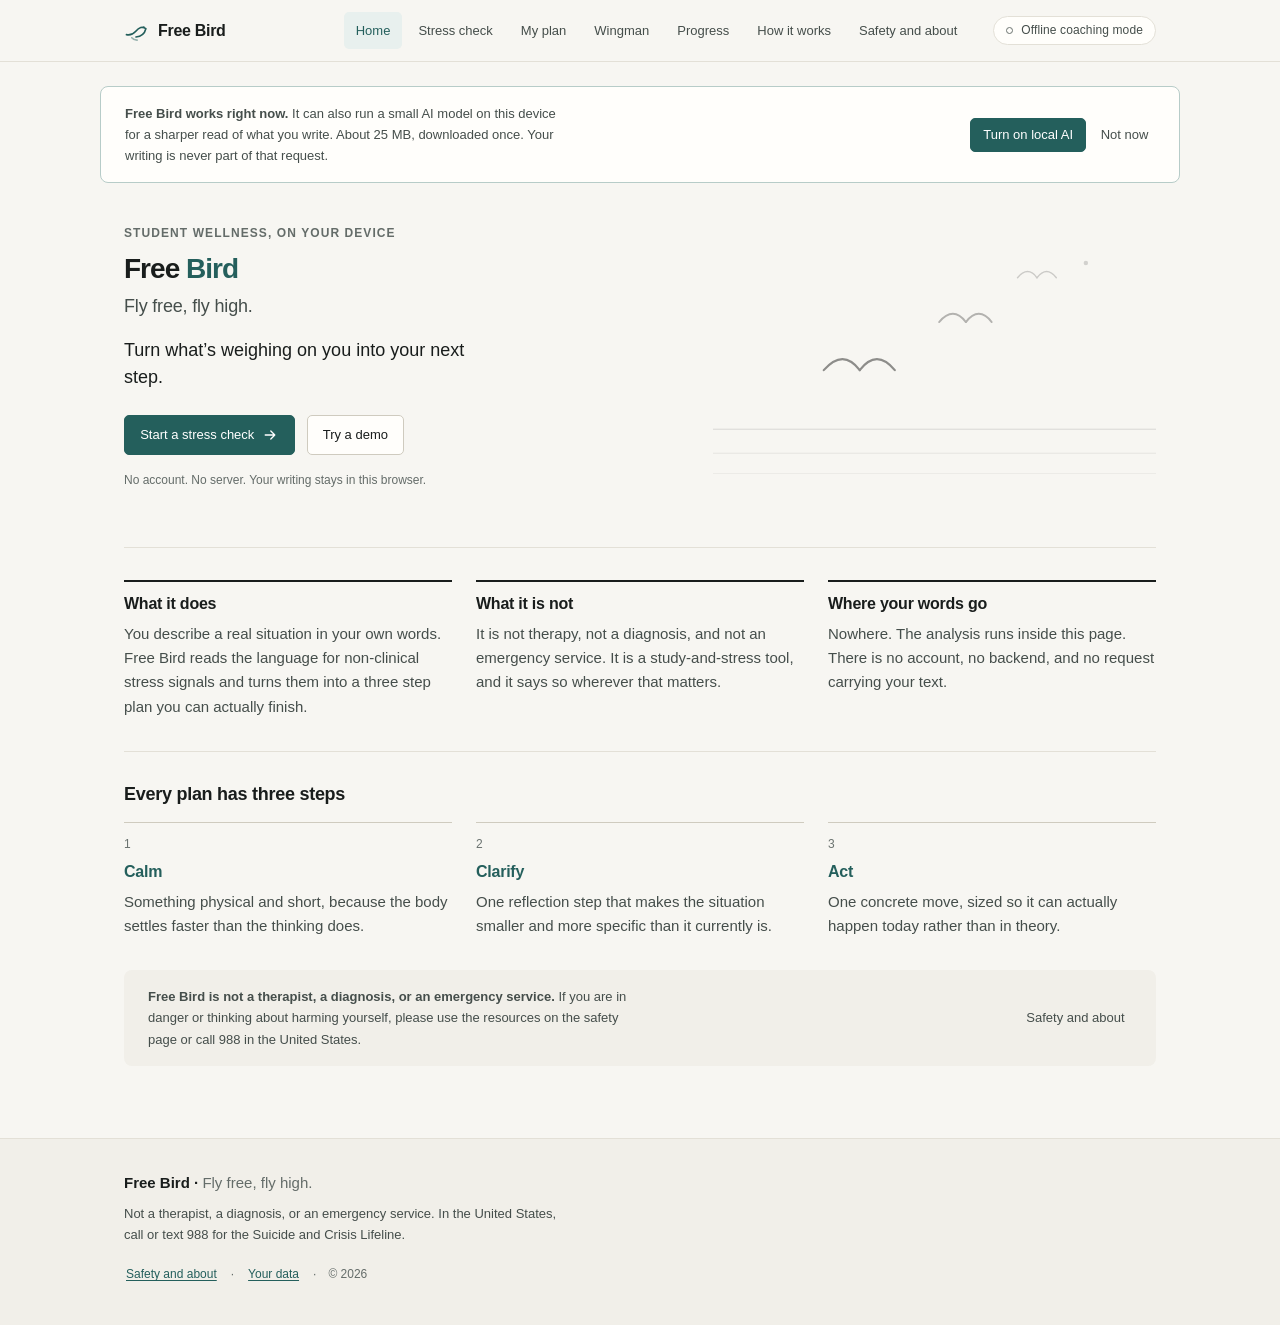
==== commit 1d442c4a: "model improvements and wingman prompting limit up" ====
--- a/index.html
+++ b/index.html
@@ -91,6 +91,7 @@
   <script src="data/demo-data.js"></script>
   <script src="js/dom.js"></script>
   <script src="js/state.js"></script>
+  <script src="js/data-transfer.js"></script>
   <script src="js/components.js"></script>
   <script src="js/wingman-context.js"></script>
   <script src="js/router.js"></script>
@@ -100,6 +101,7 @@
   <script src="js/views/plan.js"></script>
   <script src="js/views/wingman.js"></script>
   <script src="js/views/progress.js"></script>
+  <script src="js/views/how-it-works.js"></script>
   <script src="js/views/about.js"></script>
   <script src="js/views/safety-support.js"></script>
   <script src="js/demo.js"></script>
--- a/styles.css
+++ b/styles.css
@@ -1331,6 +1331,90 @@
   font-size: var(--fs-xs);
   color: var(--ink-mute);
 }
+.tag--live {
+  background: var(--accent-soft);
+  border: 1px solid var(--accent-line);
+  color: var(--accent);
+  white-space: nowrap;
+}
+
+/* The session that is open right now, shown above the recorded timeline. */
+.panel--live { border-color: var(--accent-line); background: var(--accent-soft); }
+.panel--live .plan-progress { max-width: none; margin-bottom: var(--s4); }
+.panel--live .plan-progress__label { flex: 0 1 auto; }
+.panel--live .plan-progress__track { background: var(--surface); min-width: 4rem; }
+.panel--live .summary-row { border-bottom-color: var(--accent-line); }
+.panel--live .meta { margin-top: var(--s3); }
+
+.live-head {
+  display: flex;
+  flex-wrap: wrap;
+  align-items: flex-start;
+  justify-content: space-between;
+  gap: var(--s3);
+  margin-bottom: var(--s4);
+}
+.live-head .panel__title { margin-bottom: 0; }
+
+.summary-row--tight {
+  margin-bottom: var(--s4);
+  padding-bottom: var(--s4);
+}
+.summary-row--tight .summary-item dd { font-size: var(--fs-lg); }
+.summary-item__note {
+  margin: var(--s1) 0 0;
+  font-size: var(--fs-xs);
+  color: var(--ink-mute);
+}
+
+.filebtn { display: inline-flex; }
+.filebtn label { cursor: pointer; }
+.filebtn input:focus-visible + label { outline: 2px solid var(--accent); outline-offset: 2px; }
+
+/* ======================================================== HOW IT WORKS === */
+
+.diagram__wrap { overflow-x: auto; margin: var(--s4) 0 var(--s5); }
+.diagram { width: 100%; min-width: 620px; max-width: 46rem; height: auto; display: block; }
+
+.diagram__box { fill: var(--surface); stroke: var(--line); stroke-width: 1; }
+.diagram__box--safety { fill: var(--accent-soft); stroke: var(--accent-line); stroke-width: 1.5; }
+.diagram__box--stop { fill: #fbeeea; stroke: #d9b3a8; }
+.diagram__box--optional { fill: var(--surface-alt); stroke: var(--line); stroke-dasharray: 4 3; }
+
+.diagram__label { fill: var(--ink); font-size: 12px; font-family: var(--font); font-weight: 500; }
+.diagram__sub { fill: var(--ink-mute); font-size: 9.5px; font-family: var(--font); }
+.diagram__note { fill: var(--ink-faint); font-size: 9px; font-family: var(--font); font-style: italic; }
+
+.diagram__arrow { stroke: var(--ink-mute); stroke-width: 1.4; fill: none; marker-end: url(#fb-arrow); }
+.diagram__arrow--dashed { stroke-dasharray: 4 3; stroke: var(--ink-faint); }
+.diagram__head { fill: var(--ink-mute); }
+
+.plainlist { list-style: none; display: grid; gap: var(--s3); margin: var(--s3) 0 0; }
+.plainlist li { padding-left: var(--s4); position: relative; font-size: var(--fs-sm); color: var(--ink-soft); }
+.plainlist li::before {
+  content: ""; position: absolute; left: 0; top: 0.55em;
+  width: 5px; height: 5px; border-radius: 50%; background: var(--accent-line);
+}
+
+.twocol { display: grid; grid-template-columns: repeat(2, minmax(0, 1fr)); gap: var(--s5); margin-top: var(--s3); }
+.twocol__head {
+  font-size: var(--fs-xs); text-transform: uppercase; letter-spacing: 0.06em;
+  color: var(--ink-mute); margin: 0;
+}
+
+.modelcard { display: grid; gap: 0; margin-top: var(--s3); }
+.modelcard__row {
+  display: grid; grid-template-columns: 10rem minmax(0, 1fr);
+  gap: var(--s4); padding: var(--s3) 0; border-top: 1px solid var(--line);
+}
+.modelcard__row:first-child { border-top: none; padding-top: 0; }
+.modelcard__term { font-size: var(--fs-sm); font-weight: 600; margin: 0; }
+.modelcard__detail { font-size: var(--fs-sm); color: var(--ink-soft); margin: 0; }
+
+@media (max-width: 640px) {
+  .twocol { grid-template-columns: 1fr; gap: var(--s4); }
+  .modelcard__row { grid-template-columns: 1fr; gap: var(--s1); }
+}
 
 /* ============================================================== ABOUT === */
 
